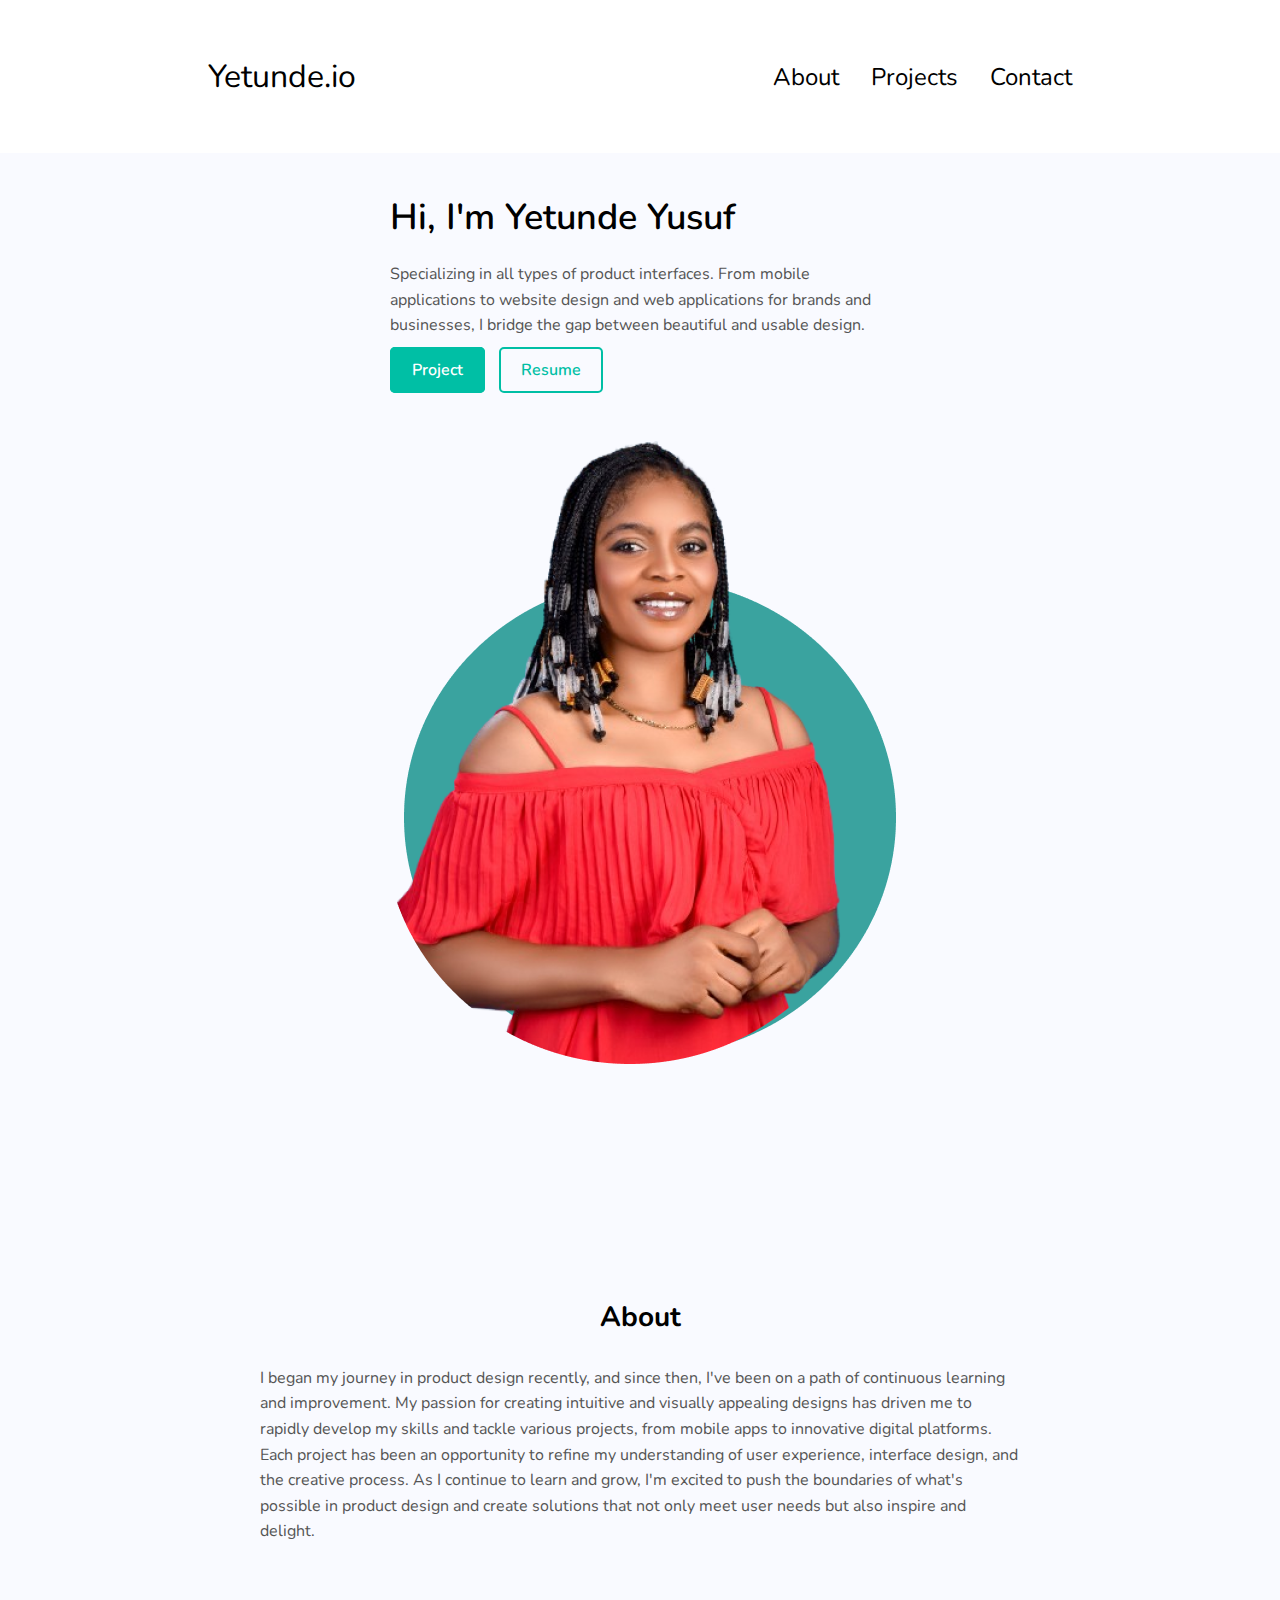
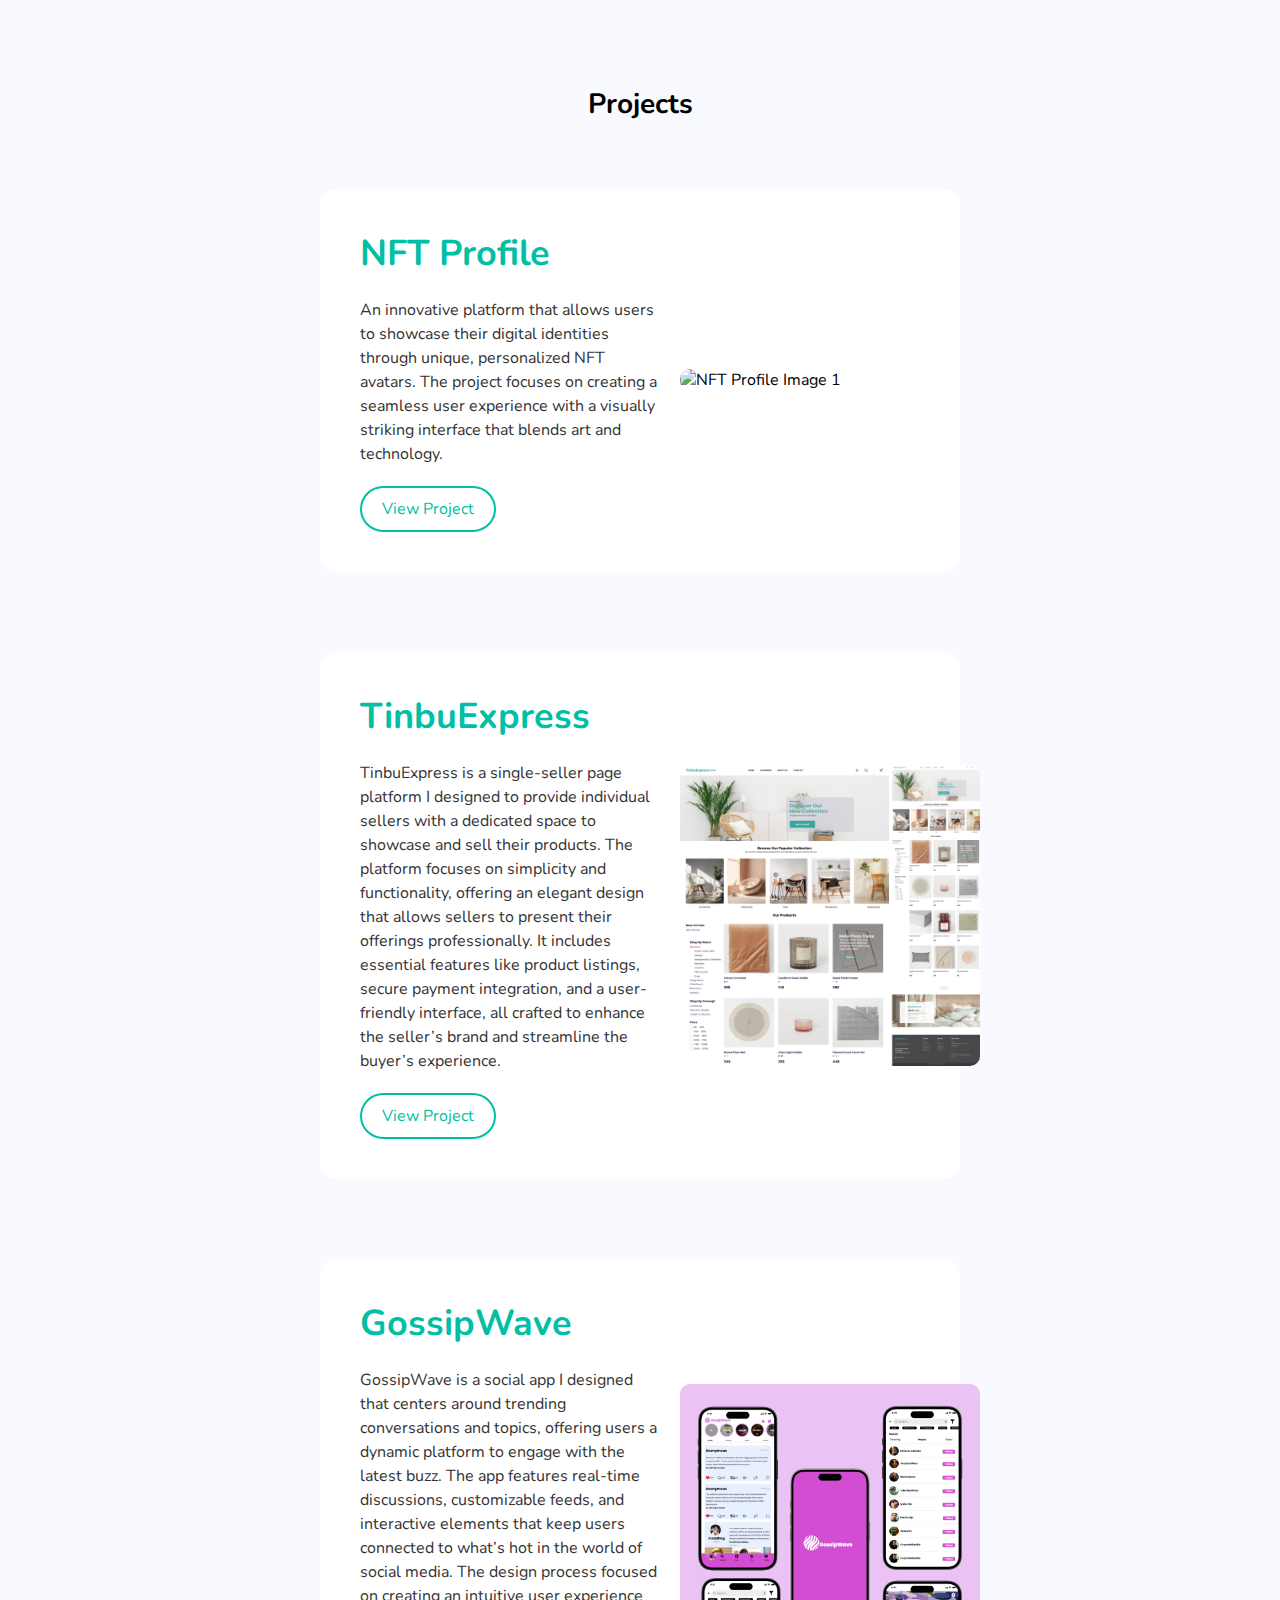
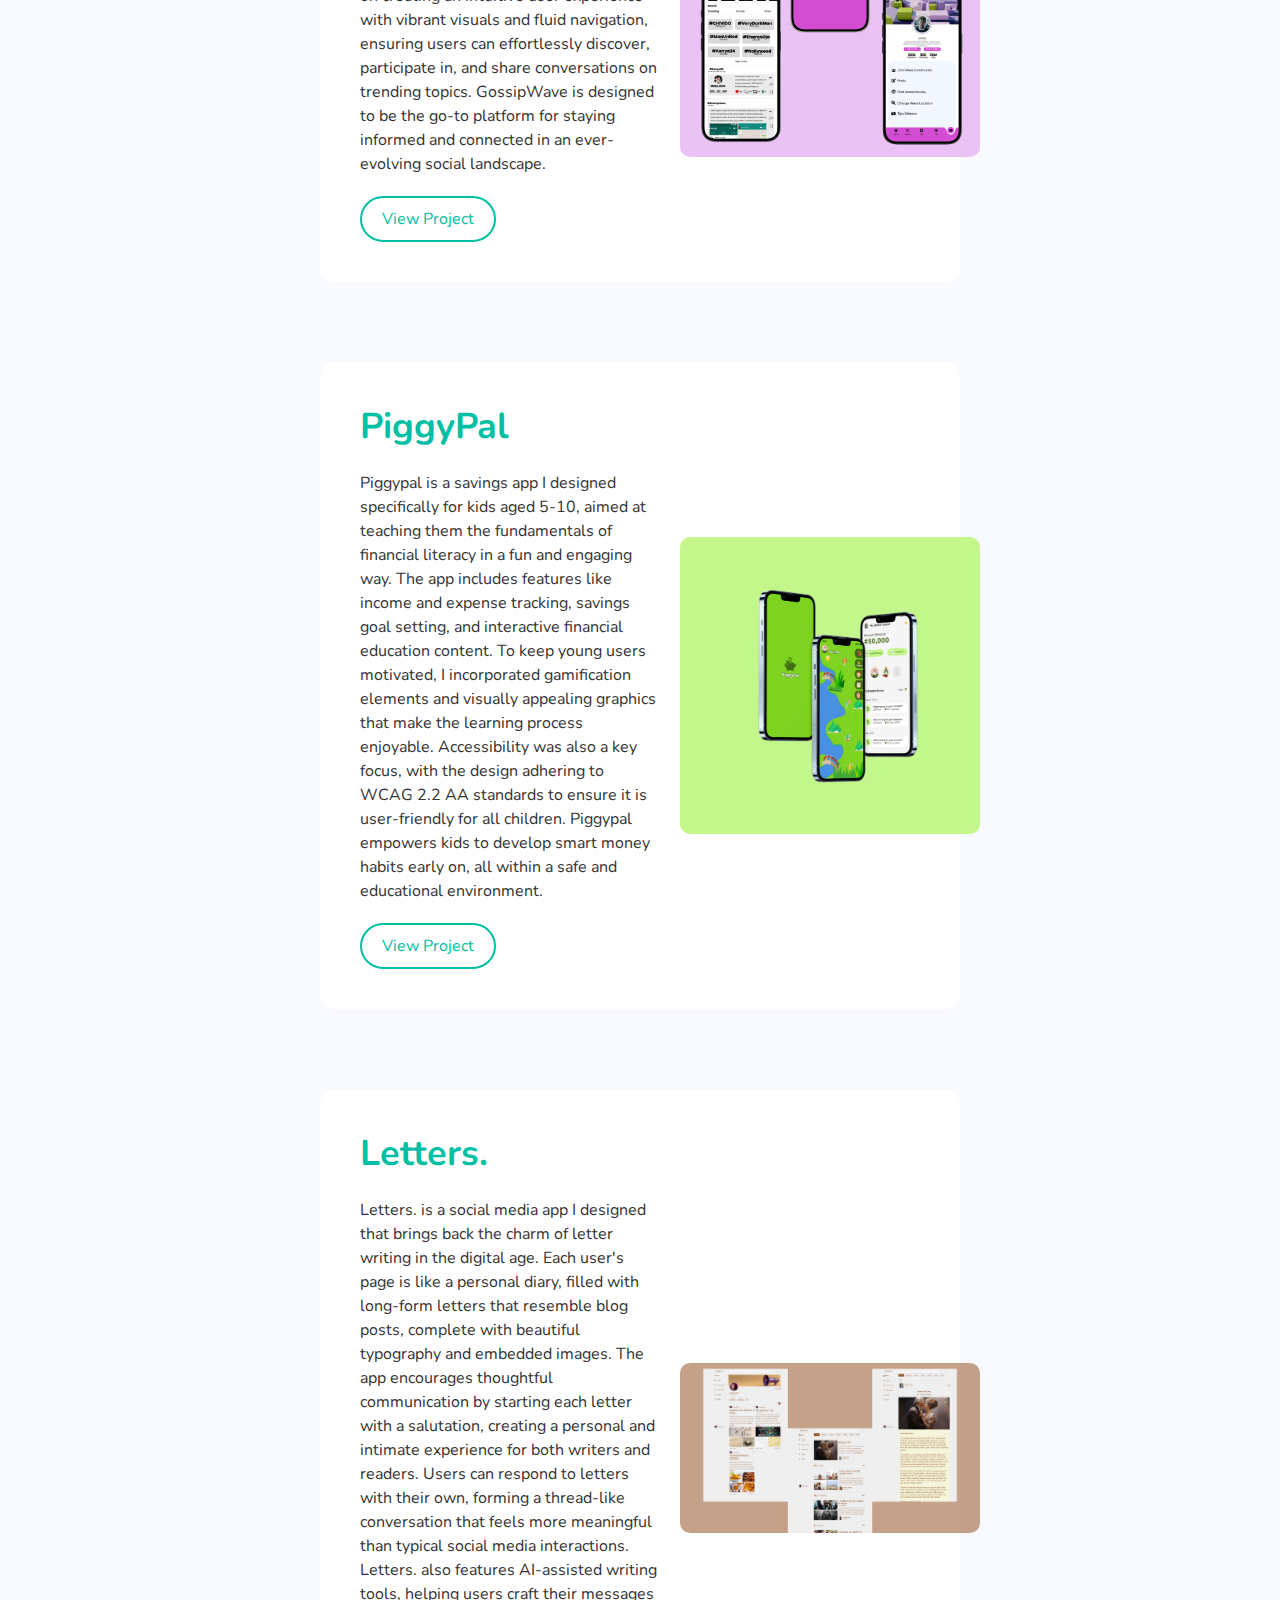
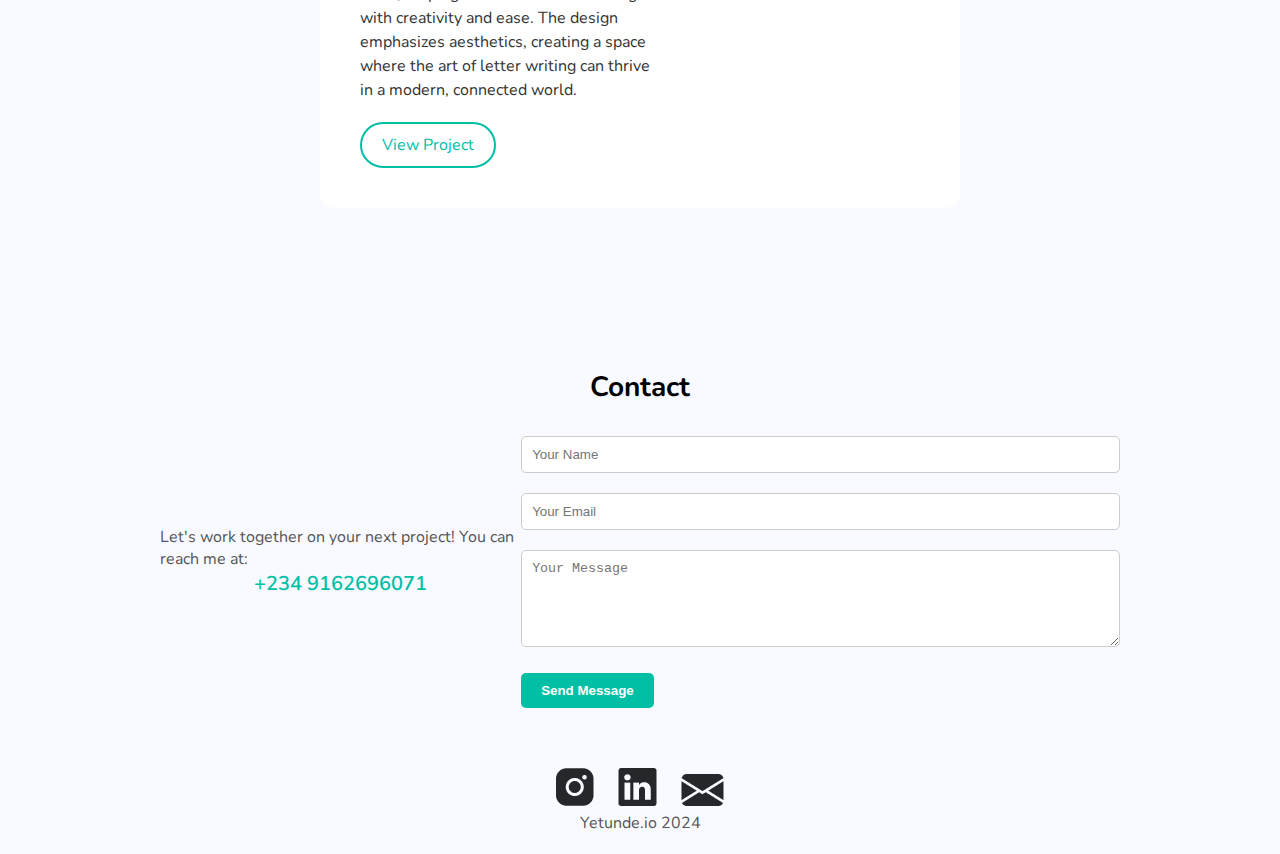
==== index.html @ b20256d7 "Add files via upload" ====
<!DOCTYPE html>
<html lang="en">
  <head>
    <meta charset="UTF-8" />
    <meta http-equiv="X-UA-Compatible" content="IE=edge" />
    <meta name="viewport" content="width=device-width, initial-scale=1.0" />
    <title>My Portfolio</title>
    <link rel="stylesheet" href="style.css" />
    <link rel="stylesheet" href="mediaqueries.css" />
  </head>
  <body>
    <nav id="desktop-nav">
      <div class="logo">Yetunde.io</div>
      <div>
        <ul class="nav-links">
          <li><a href="#about">About</a></li>
          <li><a href="#projects">Projects</a></li>
          <li><a href="#contact">Contact</a></li>
        </ul>
      </div>
    </nav>
    <nav id="hamburger-nav">
      <div class="logo">Yetunde.io</div>
      <div class="hamburger-menu">
        <div class="hamburger-icon" onclick="toggleMenu()">
          <span></span>
          <span></span>
          <span></span>
        </div>
        <div class="menu-links">
          <li><a href="#about" onclick="toggleMenu()">About</a></li>
          <li><a href="#projects" onclick="toggleMenu()">Projects</a></li>
          <li><a href="#contact" onclick="toggleMenu()">Contact</a></li>
        </div>
      </div>
    </nav>
    <section class="hero" id="profiles">
            <div>
                <h2>Hi, I'm Yetunde Yusuf</h2>
                <p>Specializing in all types of product interfaces. From mobile applications to website design and web
                    applications for brands and businesses, I bridge the gap between beautiful and usable design.</p>
                <div class="buttons">
                    <a href="#projects" class="active-btn">Project</a>
                    <a href="https://docs.google.com/document/d/1pNYgaiS5ICRj-_NyO_AdLGZev7dK9z7Y1f54qY3Nam0/edit?usp=sharing" class="non-active">Resume</a>
                </div>
            </div>
            <div>
              <image src="profileimg.png"/>
            </div>
        </section>
    <section id="about" class="about">
            <h3 class="title-sec">About</h3>
            <p>I began my journey in product design recently, and since then, I've been on a path of continuous learning
                and improvement. My passion for creating intuitive and visually appealing designs has driven me to
                rapidly develop my skills and tackle various projects, from mobile apps to innovative digital platforms.
                Each project has been an opportunity to refine my understanding of user experience, interface design, and
                the creative process. As I continue to learn and grow, I'm excited to push the boundaries of what's
                possible in product design and create solutions that not only meet user needs but also inspire and
                delight.</p>
        </section>
     <section id="projects" class="projects">
  <h3 class="title-sec">Projects</h3>
  <section id="portfolio">
    <div class="portfolio-container">
      <div class="portfolio-text">
        <h2>NFT Profile</h2>
        <p>
          An innovative platform that allows users to showcase their digital identities through unique,
          personalized NFT avatars. The project focuses on creating a seamless user experience with a visually
          striking interface that blends art and technology.
        </p>
        <a href="#">View Project</a>
      </div>
      <div class="portfolio-images">
        <img src="Nft.jpg" alt="NFT Profile Image 1">
      </div>
    </div>
    <div class="portfolio-container">
      <div class="portfolio-text">
        <h2>TinbuExpress</h2>
        <p>
          TinbuExpress is a single-seller page platform I designed to provide individual sellers with a dedicated space to showcase and sell their products. The platform focuses on simplicity and functionality, offering an elegant design that allows sellers to present their offerings professionally. It includes essential features like product listings, secure payment integration, and a user-friendly interface, all crafted to enhance the seller’s brand and streamline the buyer’s experience.
        </p>
        <a href="#">View Project</a>
      </div>
      <div class="portfolio-images">
        <img src="tinbu.png" alt="Tinbuexpress">
      </div>
    </div>
    <div class="portfolio-container">
      <div class="portfolio-text">
        <h2>GossipWave</h2>
        <p>
          GossipWave is a social app I designed that centers around trending conversations and topics, offering users a dynamic platform to engage with the latest buzz. The app features real-time discussions, customizable feeds, and interactive elements that keep users connected to what’s hot in the world of social media. The design process focused on creating an intuitive user experience with vibrant visuals and fluid navigation, ensuring users can effortlessly discover, participate in, and share conversations on trending topics. GossipWave is designed to be the go-to platform for staying informed and connected in an ever-evolving social landscape.
        </p>
        <a href="#">View Project</a>
      </div>
      <div class="portfolio-images">
        <img src="hotgist.png" alt="Tinbuexpress">
      </div>
    </div>
    <div class="portfolio-container">
      <div class="portfolio-text">
        <h2>PiggyPal</h2>
        <p>
          Piggypal is a savings app I designed specifically for kids aged 5-10, aimed at teaching them the fundamentals of financial literacy in a fun and engaging way. The app includes features like income and expense tracking, savings goal setting, and interactive financial education content. To keep young users motivated, I incorporated gamification elements and visually appealing graphics that make the learning process enjoyable. Accessibility was also a key focus, with the design adhering to WCAG 2.2 AA standards to ensure it is user-friendly for all children. Piggypal empowers kids to develop smart money habits early on, all within a safe and educational environment.
        </p>
        <a href="#">View Project</a>
      </div>
      <div class="portfolio-images">
        <img src="kids.png" alt="Tinbuexpress">
      </div>
    </div>
    <div class="portfolio-container">
      <div class="portfolio-text">
        <h2>Letters.</h2>
        <p>
          Letters. is a social media app I designed that brings back the charm of letter writing in the digital age. Each user's page is like a personal diary, filled with long-form letters that resemble blog posts, complete with beautiful typography and embedded images. The app encourages thoughtful communication by starting each letter with a salutation, creating a personal and intimate experience for both writers and readers. Users can respond to letters with their own, forming a thread-like conversation that feels more meaningful than typical social media interactions. Letters. also features AI-assisted writing tools, helping users craft their messages with creativity and ease. The design emphasizes aesthetics, creating a space where the art of letter writing can thrive in a modern, connected world.
        </p>
        <a href="#">View Project</a>
      </div>
      <div class="portfolio-images">
        <img src="letters.png" alt="Tinbuexpress">
      </div>
    </div>
  </section>
</section>

    <section id="contact" class="contacts">
      <h3 class="title-sec">Contact</h3>
      <div class="contact-container">
        <div class="contact-info">
        <p>Let's work together on your next project! You can reach me at:</p>
        <a href="#">+234 9162696071</a>
      </div>
      <div class="contact-form">
        <form action="#" method="post">
          <input type="text" name="name" placeholder="Your Name" required />
          <input type="email" name="email" placeholder="Your Email" required />
          <textarea name="message" placeholder="Your Message" rows="5" required></textarea>
          <button type="submit">Send Message</button>
        </form>
      </div>
      </div>
    </section>
    <footer>  
        <a href="https://www.instagram.com/yetundes.io/"><img src="insta.png"></a>
        <a href="https://www.linkedin.com/in/yetunde-yusuf-07bb98197/"><img src="linkedin.png"></a>
        <a href="mailto:yusufyetunde13@gmail.com"><img src="mail.png"></a>
        <p>Yetunde.io 2024</p>
    </footer>
    <script src="script.js"></script>
  </body>
</html>
---- style.css ----
@import url("https://fonts.googleapis.com/css2?family=Nunito:wght@300;400;500;600&display=swap");

* {
  margin: 0;
  padding: 0;
  box-sizing: border-box;
}

body {
  font-family: "Nunito", sans-serif;
  background-color: #F9FAFF;
}

html {
  scroll-behavior: smooth;
}

p {
  color: rgb(85, 85, 85);
}

/* TRANSITION */
a,
.btn {
  transition: all 300ms ease;
}

/* DESKTOP NAV */
.container {
            max-width: 1200px;
            margin: 0 auto;
            padding: 20px;
            margin: 0 100px 0 100px;
        }

        header {
            display: flex;
            justify-content: space-between;
            align-items: center;
            padding: 2 0;
            position: sticky;
            top: 0;
            background-color: #EFEFEF;
            z-index: 1000;
            border-bottom: 2px solid #ccc;
        }

        header h1 {
            font-size: 24px;
            font-weight: 600;
        }
nav,
.nav-links {
  display: flex;
}

nav {
  justify-content: space-around;
  align-items: center;
  height: 17vh;
  position: sticky;
  top: 0;
  background: #ffffff;
  z-index: 1000;
}

.nav-links {
  gap: 2rem;
  list-style: none;
  font-size: 1.5rem;
}

a {
  color: black;
  text-decoration: none;
  text-decoration-color: white;
}

a:hover {
  color: grey;
  text-decoration: underline;
  text-underline-offset: 1rem;
  text-decoration-color: rgb(181, 181, 181);
}

.logo {
  font-size: 2rem;
}

.logo:hover {
  cursor: default;
}

/* HAMBURGER MENU */
#hamburger-nav {
  display: none;
}

.hamburger-menu {
  position: relative;
  display: inline-block;
}

.hamburger-icon {
  display: flex;
  flex-direction: column;
  justify-content: space-between;
  height: 24px;
  width: 30px;
  cursor: pointer;
}

.hamburger-icon span {
  width: 100%;
  height: 2px;
  background-color: black;
  transition: all 0.3s ease-in-out;
}

.menu-links {
  position: absolute;
  top: 100%;
  right: 0;
  background-color: white;
  width: fit-content;
  max-height: 0;
  overflow: hidden;
  transition: all 0.3s ease-in-out;
}

.menu-links a {
  display: block;
  padding: 10px;
  text-align: center;
  font-size: 1.5rem;
  color: black;
  text-decoration: none;
  transition: all 0.3s ease-in-out;
}

.menu-links li {
  list-style: none;
}

.menu-links.open {
  max-height: 300px;
}

.hamburger-icon.open span:first-child {
  transform: rotate(45deg) translate(10px, 5px);
}

.hamburger-icon.open span:nth-child(2) {
  opacity: 0;
}

.hamburger-icon.open span:last-child {
  transform: rotate(-45deg) translate(10px, -5px);
}

/* SECTIONS */
section {
  padding-top: 4vh;
  height:auto;
  margin: 0 10rem;
  box-sizing: border-box;
  min-height: fit-content;
}

.section-container {
  display: flex;
  flex-direction: column; /* Changed to column for better layout */
  gap: 2rem; /* Added gap for spacing */
}
.title-sec {
            
            text-align: center;
            padding-bottom: 10px;
            margin-bottom: 20px;
              width: 100%;
  display: flex;
  align-items: center;
  flex-direction: column;
  font-size: 49px;
        }
.about,
        .projects,
        .contacts {
            padding: 40px 0;
          
        }
/* PROFILE SECTION */
.hero {
            display: flex;
            justify-content: space-around;
            align-items: center;
            padding: 40px 0;
            flex-wrap: wrap;
        }

        .hero h2 {
            font-size: 36px;
            font-weight: 600;
            margin-bottom: 20px;
        }

        .hero p {
            max-width: 500px;
            line-height: 1.6;
        }

        .hero .buttons {
            margin-top: 20px;
        }

        .hero .buttons a {
            text-decoration: none;
            padding: 10px 20px;
            border: 2px solid #00BFA5;
            border-radius: 5px;
            margin-right: 10px;
            font-weight: 600;
        }
.active-btn {
            background-color: #00BFA5;
            color: #ffffff;
        }

        .non-active {
            color: #00BFA5;
        }

/* ICONS */

.icon {
  cursor: pointer;
  height: 2rem;
}

/* ABOUT SECTION */
.about{
  margin-top: 88px;
  padding: 100px;
}

.about p {
            max-width:100%;
            line-height: 1.6;
            margin: 0 auto;
            display: flex;
            align-items: center;
            justify-content: center;

        }

/* PROJECTS SECTION */

/* Projects Section */
.projects {
  
}

.title-sec {
  font-size: 28px;
  margin-bottom: 20px;
}

.portfolio-link {
  text-decoration: none;
  color: #00bfa5;
  font-weight: bold;
  display: block;
  margin-bottom: 30px;
}

.portfolio-container {
  display: flex;
  align-items: center;
  justify-content: space-between;
  width: 100%;
  background-color: #ffffff;
  flex-wrap: nowrap;
  border-radius: 15px;
  padding: 40px;
  margin-bottom: 80px;
}

.portfolio-text {
  flex: 1;
  min-width: 300px;
  max-width: 50%; 
  margin-right: 20px;
}

.portfolio-text h2 {
  color: #00bfa5;
  font-size: 36px;
  margin-bottom: 20px;
}

.portfolio-text p {
  color: #333;
  font-size: 16px;
  line-height: 1.5;
  margin-bottom: 20px;
}

.portfolio-text a {
  display: inline-block;
  color: #00bfa5;
  font-size: 16px;
  border: 2px solid #00bfa5;
  padding: 10px 20px;
  border-radius: 25px;
  text-decoration: none;
}

.portfolio-images {
  flex: 1;
  display: flex;
  justify-content: flex-end; /* Align the image to the end of the container */
  min-width: 300px;
  max-width: 50%; /* Ensure it takes only half of the width */
}

.portfolio-images img {
  width: 100%;
  border-radius: 10px;
}

.portfolio-link {
  display: flex;
  align-items: flex-end;
}

.color-container {
  border-color: rgb(163, 163, 163);
  background: rgb(250, 250, 250);
}

.project-img {
  border-radius: 2rem;
  width: 90%;
  height: 90%;
}

.project-title {
  margin: 1rem;
  color: black;
}

.project-btn {
  color: black;
  border-color: rgb(163, 163, 163);
}

/* CONTACT */
.contact-container {
  display: flex;
  align-items: center;
  justify-content: space-between;
}

.contacts .contact-info {
            display: flex;
            align-items: center;
            justify-content: flex-start;
            flex-direction: column;
            margin-bottom: 20px;
        }

        .contacts .contact-info a {
            color: #00BFA5;
            text-decoration: none;
            font-size: 20px;
            font-weight: 600;
        }

        .contacts .contact-form {
            max-width: 600px;
            margin: 0 auto;
        }

        .contacts .contact-form input,
        .contacts .contact-form textarea {
            width: 100%;
            padding: 10px;
            margin-bottom: 20px;
            border: 1px solid #ccc;
            border-radius: 5px;
        }

        .contacts .contact-form button {
            padding: 10px 20px;
            background-color: #00BFA5;
            color: #fff;
            border: none;
            border-radius: 5px;
            font-weight: 600;
            cursor: pointer;
        }


/* FOOTER SECTION */

footer {
            text-align: center;
            padding: 20px 0;
            color: #828282;
        }

        footer a {
            color: #25282B;
            margin: 0 10px;
            text-decoration: none;
            width: 48px;
            height: 48px;
        }
---- mediaqueries.css ----
@media screen and (max-width: 1400px) {
  #profile {
    height: 83vh;
    margin-bottom: 6rem;
  }
  .about-containers {
    flex-wrap: wrap;
  }
  #contact,
  #projects {
    height: fit-content;
  }
}

@media screen and (max-width: 1200px) {
  #desktop-nav {
    display: none;
  }
  #hamburger-nav {
    display: flex;
  }
  #experience,
  .experience-details-container {
    margin-top: 2rem;
  }
  #profile,
  .section-container {
    display: block;
  }
  .arrow {
    display: none;
  }
  section,
  .section-container {
    height: fit-content;
  }
  section {
    margin: 0 5%;
  }
  .section__pic-container {
    width: 275px;
    height: 275px;
    margin: 0 auto 2rem;
  }
  .about-containers {
    margin-top: 0;
  }
}

@media screen and (max-width: 600px) {
  #contact,
  footer {
    height: 40vh;
  }
  #profile {
    height: 83vh;
    margin-bottom: 0;
  }
  article {
    font-size: 1rem;
  }
  footer nav {
    height: fit-content;
    margin-bottom: 2rem;
  }
  .about-containers,
  .contact-info-upper-container,
  .btn-container {
    flex-wrap: wrap;
  }
  .contact-info-container {
    margin: 0;
  }
  .contact-info-container p,
  .nav-links li a {
    font-size: 1rem;
  }
  .experience-sub-title {
    font-size: 1.25rem;
  }
  .logo {
    font-size: 1.5rem;
  }
  .nav-links {
    flex-direction: column;
    gap: 0.5rem;
    text-align: center;
  }
  .section__pic-container {
    width: auto;
    height: 46vw;
    justify-content: center;
  }
  .section__text__p2 {
    font-size: 1.25rem;
  }
  .title {
    font-size: 2rem;
  }
  .text-container {
    text-align: justify;
  }
}
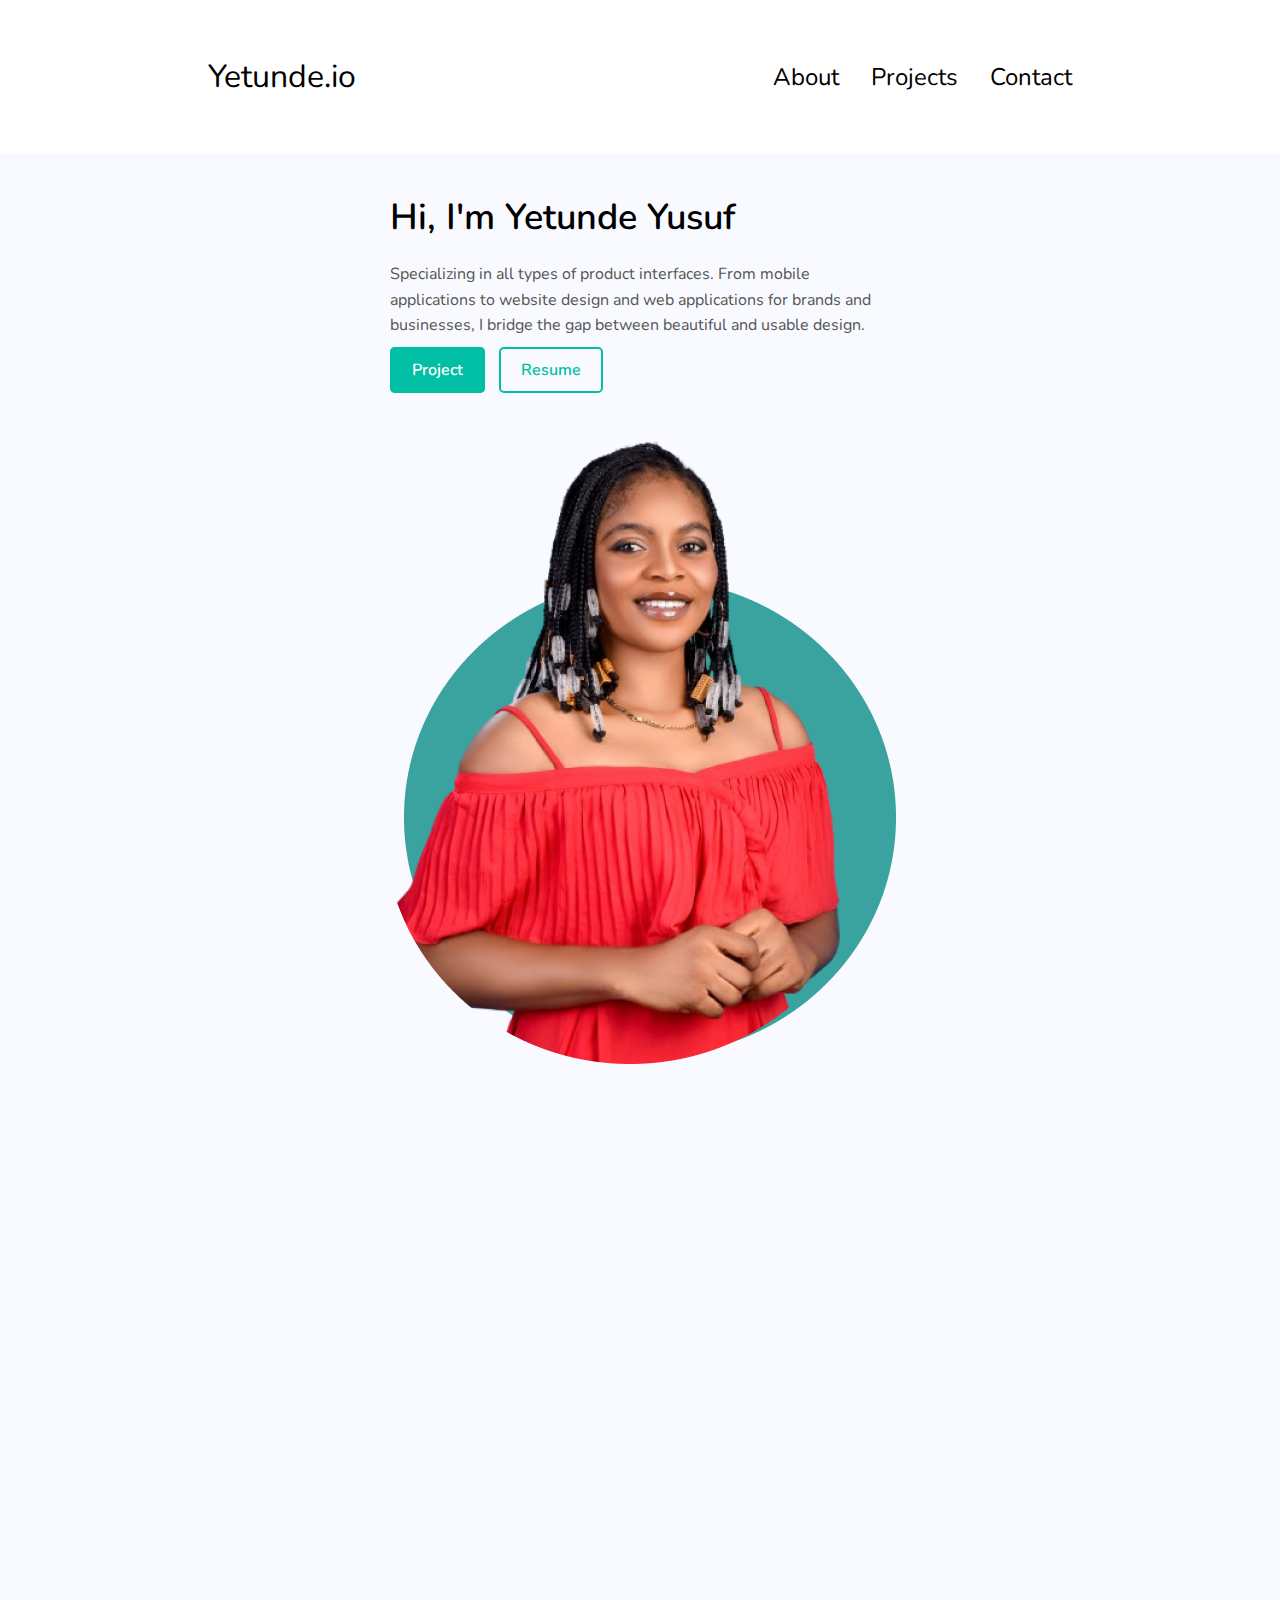
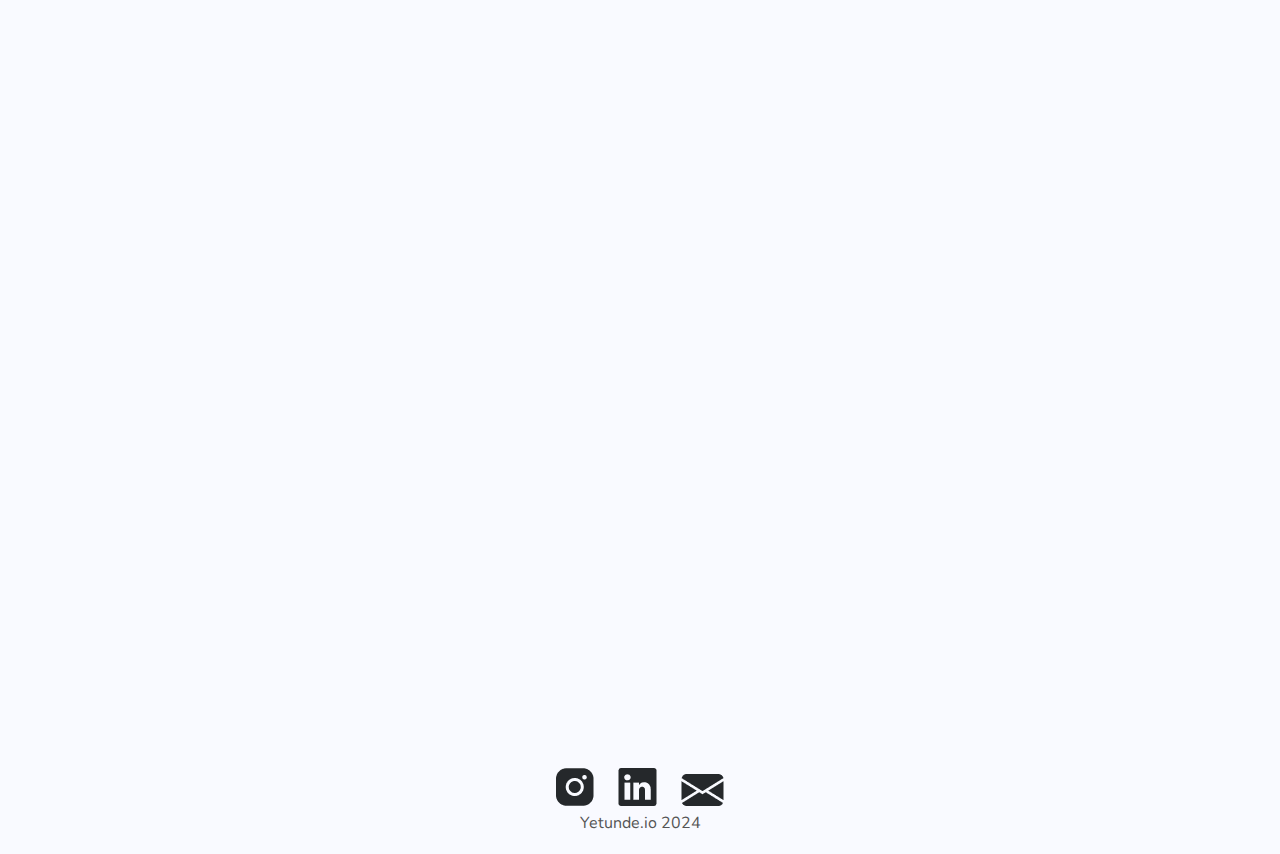
==== commit 2e60c379: "merge update for animation" ====
--- a/index.html
+++ b/index.html
@@ -7,6 +7,7 @@
     <title>My Portfolio</title>
     <link rel="stylesheet" href="style.css" />
     <link rel="stylesheet" href="mediaqueries.css" />
+    <link href="https://cdn.jsdelivr.net/npm/aos@2.3.4/dist/aos.css" rel="stylesheet">
   </head>
   <body>
     <nav id="desktop-nav">
@@ -45,10 +46,10 @@
                 </div>
             </div>
             <div>
-              <image src="profileimg.png"/>
+              <img src="profileimg.png"/>
             </div>
         </section>
-    <section id="about" class="about">
+    <section id="about" class="about" data-aos="fade-up">
             <h3 class="title-sec">About</h3>
             <p>I began my journey in product design recently, and since then, I've been on a path of continuous learning
                 and improvement. My passion for creating intuitive and visually appealing designs has driven me to
@@ -61,7 +62,7 @@
      <section id="projects" class="projects">
   <h3 class="title-sec">Projects</h3>
   <section id="portfolio">
-    <div class="portfolio-container">
+    <div class="portfolio-container" data-aos="fade-up">
       <div class="portfolio-text">
         <h2>NFT Profile</h2>
         <p>
@@ -75,7 +76,7 @@
         <img src="Nft.jpg" alt="NFT Profile Image 1">
       </div>
     </div>
-    <div class="portfolio-container">
+    <div class="portfolio-container" data-aos="fade-up">
       <div class="portfolio-text">
         <h2>TinbuExpress</h2>
         <p>
@@ -87,7 +88,7 @@
         <img src="tinbu.png" alt="Tinbuexpress">
       </div>
     </div>
-    <div class="portfolio-container">
+    <div class="portfolio-container" data-aos="fade-up">
       <div class="portfolio-text">
         <h2>GossipWave</h2>
         <p>
@@ -99,7 +100,7 @@
         <img src="hotgist.png" alt="Tinbuexpress">
       </div>
     </div>
-    <div class="portfolio-container">
+    <div class="portfolio-container" data-aos="fade-up">
       <div class="portfolio-text">
         <h2>PiggyPal</h2>
         <p>
@@ -111,7 +112,7 @@
         <img src="kids.png" alt="Tinbuexpress">
       </div>
     </div>
-    <div class="portfolio-container">
+    <div class="portfolio-container" data-aos="fade-up">
       <div class="portfolio-text">
         <h2>Letters.</h2>
         <p>
@@ -126,7 +127,7 @@
   </section>
 </section>
 
-    <section id="contact" class="contacts">
+    <section id="contact" class="contacts" data-aos="fade-up">
       <h3 class="title-sec">Contact</h3>
       <div class="contact-container">
         <div class="contact-info">
@@ -150,5 +151,12 @@
         <p>Yetunde.io 2024</p>
     </footer>
     <script src="script.js"></script>
+    <script src="https://cdn.jsdelivr.net/npm/aos@2.3.4/dist/aos.js"></script>
+<script>
+  AOS.init({
+    duration: 1000, 
+    once: true, 
+  });
+</script>
   </body>
 </html>--- a/style.css
+++ b/style.css
@@ -318,14 +318,19 @@
 .portfolio-images {
   flex: 1;
   display: flex;
-  justify-content: flex-end; /* Align the image to the end of the container */
+  justify-content: flex-end;
   min-width: 300px;
-  max-width: 50%; /* Ensure it takes only half of the width */
+  max-width: 50%; 
 }
 
 .portfolio-images img {
   width: 100%;
   border-radius: 10px;
+  transition: transform 0.3s ease;
+}
+
+.portfolio-image:hover {
+  transform: rotate(5deg) scale(1.05); 
 }
 
 .portfolio-link {
--- a/mediaqueries.css
+++ b/mediaqueries.css
@@ -19,10 +19,6 @@
   #hamburger-nav {
     display: flex;
   }
-  #experience,
-  .experience-details-container {
-    margin-top: 2rem;
-  }
   #profile,
   .section-container {
     display: block;
@@ -36,11 +32,6 @@
   }
   section {
     margin: 0 5%;
-  }
-  .section__pic-container {
-    width: 275px;
-    height: 275px;
-    margin: 0 auto 2rem;
   }
   .about-containers {
     margin-top: 0;
@@ -75,9 +66,6 @@
   .nav-links li a {
     font-size: 1rem;
   }
-  .experience-sub-title {
-    font-size: 1.25rem;
-  }
   .logo {
     font-size: 1.5rem;
   }
@@ -86,18 +74,27 @@
     gap: 0.5rem;
     text-align: center;
   }
-  .section__pic-container {
-    width: auto;
-    height: 46vw;
-    justify-content: center;
-  }
-  .section__text__p2 {
-    font-size: 1.25rem;
-  }
   .title {
     font-size: 2rem;
   }
   .text-container {
     text-align: justify;
   }
+  .portfolio-container {
+  display: flex;
+  flex-direction: column; 
+  gap: 2rem; 
+  margin-bottom: 20px;
+}
+
+.projects {
+  display: flex;
+  flex-direction: column;
+  gap: 2rem; 
+}
+.contact-container {
+    flex-direction: column;
+    justify-content: space-between;
+    margin-bottom: 80px;
+  }
 }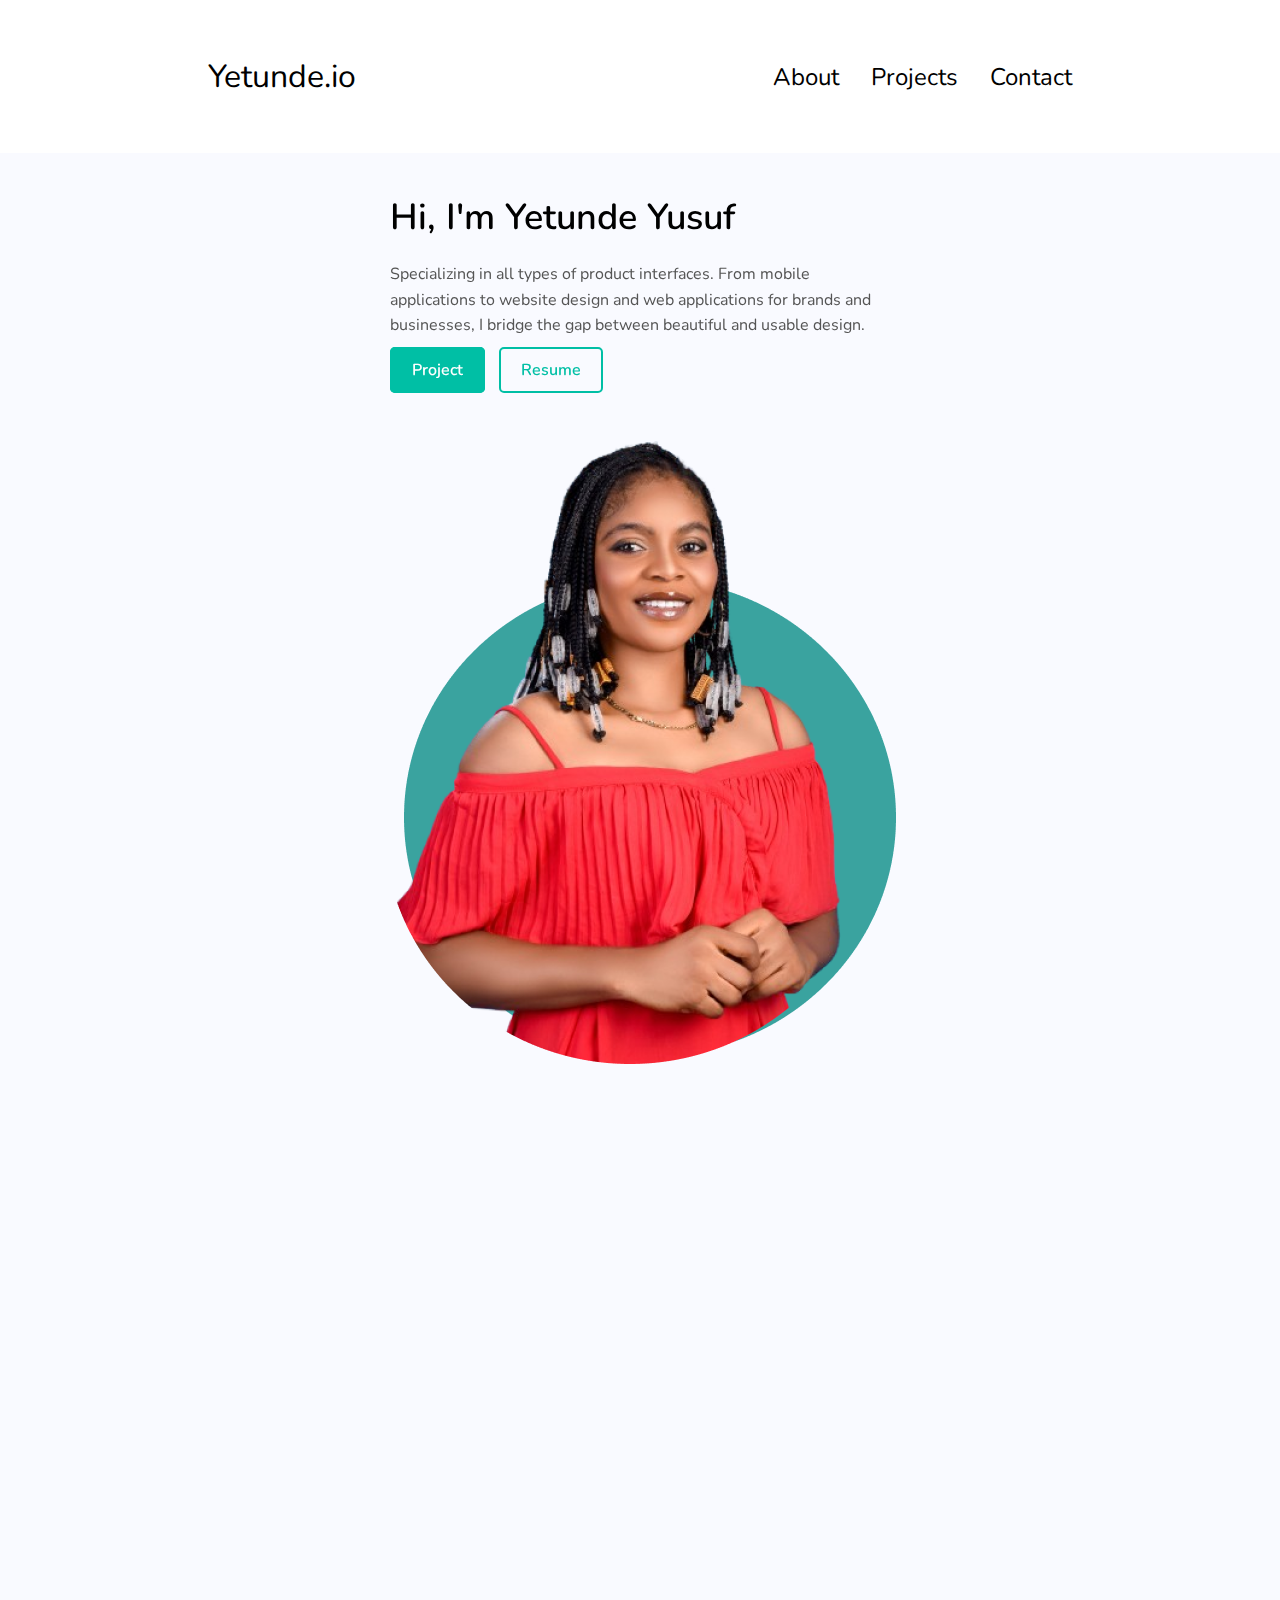
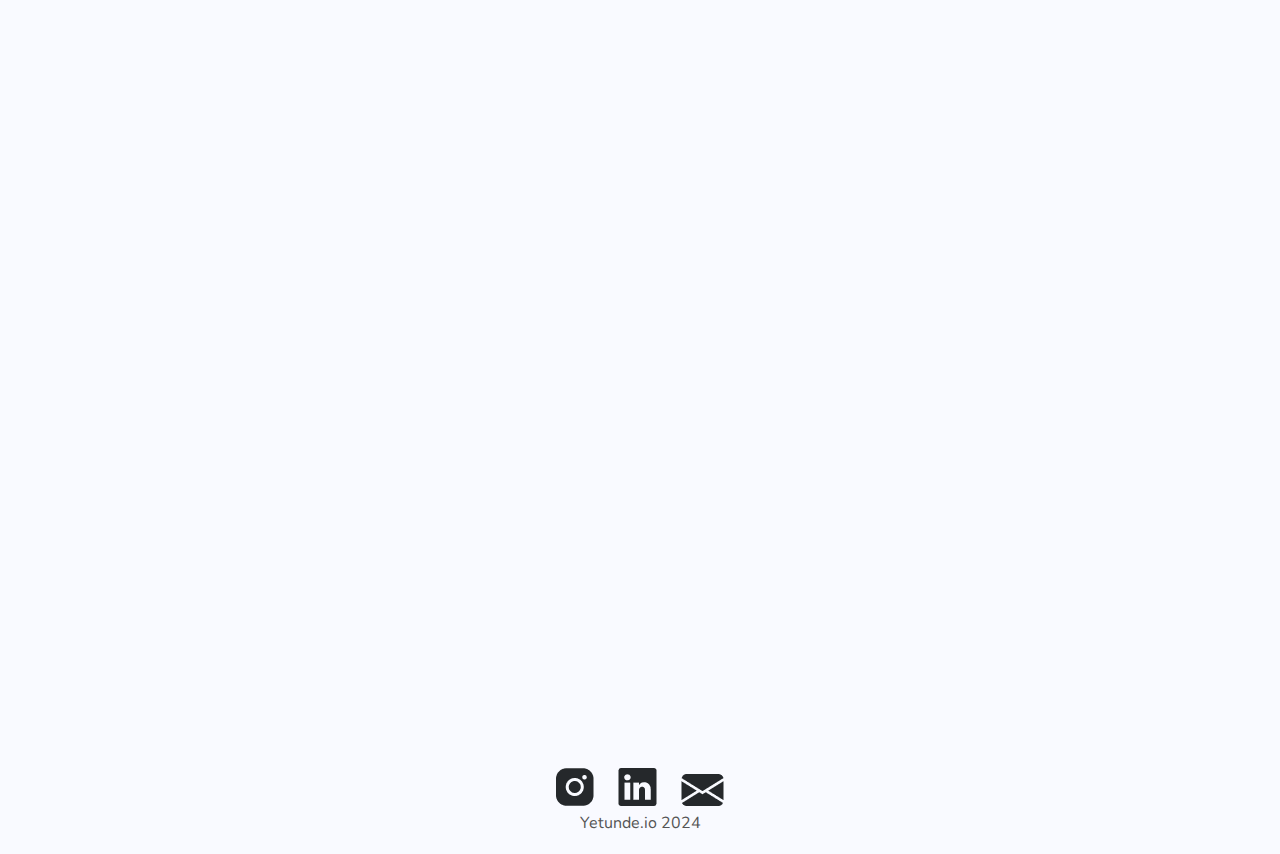
==== commit 451992f5: "Add files via upload" ====
--- a/index.html
+++ b/index.html
@@ -35,7 +35,7 @@
         </div>
       </div>
     </nav>
-    <section class="hero" id="profiles">
+    <section class="hero" id="profiles" data-aos="fade-up">
             <div>
                 <h2>Hi, I'm Yetunde Yusuf</h2>
                 <p>Specializing in all types of product interfaces. From mobile applications to website design and web
@@ -82,7 +82,7 @@
         <p>
           TinbuExpress is a single-seller page platform I designed to provide individual sellers with a dedicated space to showcase and sell their products. The platform focuses on simplicity and functionality, offering an elegant design that allows sellers to present their offerings professionally. It includes essential features like product listings, secure payment integration, and a user-friendly interface, all crafted to enhance the seller’s brand and streamline the buyer’s experience.
         </p>
-        <a href="#">View Project</a>
+        <a href="https://www.figma.com/design/Xg1QDcr0JDJuRrtsu2QaCt/Stage-2?node-id=614-679&t=IQDJpg82e7ZixgOz-1">View Project</a>
       </div>
       <div class="portfolio-images">
         <img src="tinbu.png" alt="Tinbuexpress">
@@ -94,7 +94,7 @@
         <p>
           GossipWave is a social app I designed that centers around trending conversations and topics, offering users a dynamic platform to engage with the latest buzz. The app features real-time discussions, customizable feeds, and interactive elements that keep users connected to what’s hot in the world of social media. The design process focused on creating an intuitive user experience with vibrant visuals and fluid navigation, ensuring users can effortlessly discover, participate in, and share conversations on trending topics. GossipWave is designed to be the go-to platform for staying informed and connected in an ever-evolving social landscape.
         </p>
-        <a href="#">View Project</a>
+        <a href="https://www.figma.com/design/ag0fx8rug0qguaPab7TtO4/Stage-One?node-id=140-406&t=QuJnncAM1wI6UBBB-1">View Project</a>
       </div>
       <div class="portfolio-images">
         <img src="hotgist.png" alt="Tinbuexpress">
@@ -106,7 +106,7 @@
         <p>
           Piggypal is a savings app I designed specifically for kids aged 5-10, aimed at teaching them the fundamentals of financial literacy in a fun and engaging way. The app includes features like income and expense tracking, savings goal setting, and interactive financial education content. To keep young users motivated, I incorporated gamification elements and visually appealing graphics that make the learning process enjoyable. Accessibility was also a key focus, with the design adhering to WCAG 2.2 AA standards to ensure it is user-friendly for all children. Piggypal empowers kids to develop smart money habits early on, all within a safe and educational environment.
         </p>
-        <a href="#">View Project</a>
+        <a href="https://www.figma.com/design/lb8J8d0l7BZtWgw8U60H1P/HNG-6-(Saving-app-for-kids)?node-id=57-297&t=Y77JtPys1fjJJ5WG-1">View Project</a>
       </div>
       <div class="portfolio-images">
         <img src="kids.png" alt="Tinbuexpress">
@@ -118,7 +118,7 @@
         <p>
           Letters. is a social media app I designed that brings back the charm of letter writing in the digital age. Each user's page is like a personal diary, filled with long-form letters that resemble blog posts, complete with beautiful typography and embedded images. The app encourages thoughtful communication by starting each letter with a salutation, creating a personal and intimate experience for both writers and readers. Users can respond to letters with their own, forming a thread-like conversation that feels more meaningful than typical social media interactions. Letters. also features AI-assisted writing tools, helping users craft their messages with creativity and ease. The design emphasizes aesthetics, creating a space where the art of letter writing can thrive in a modern, connected world.
         </p>
-        <a href="#">View Project</a>
+        <a href="https://www.figma.com/design/oSzvxFZLpMgwPlkLKR9eZ0/Stage-8-(Letter-social-media-app)?node-id=158-3483&t=ZwOwuaTAJbKk9CP4-1">View Project</a>
       </div>
       <div class="portfolio-images">
         <img src="letters.png" alt="Tinbuexpress">
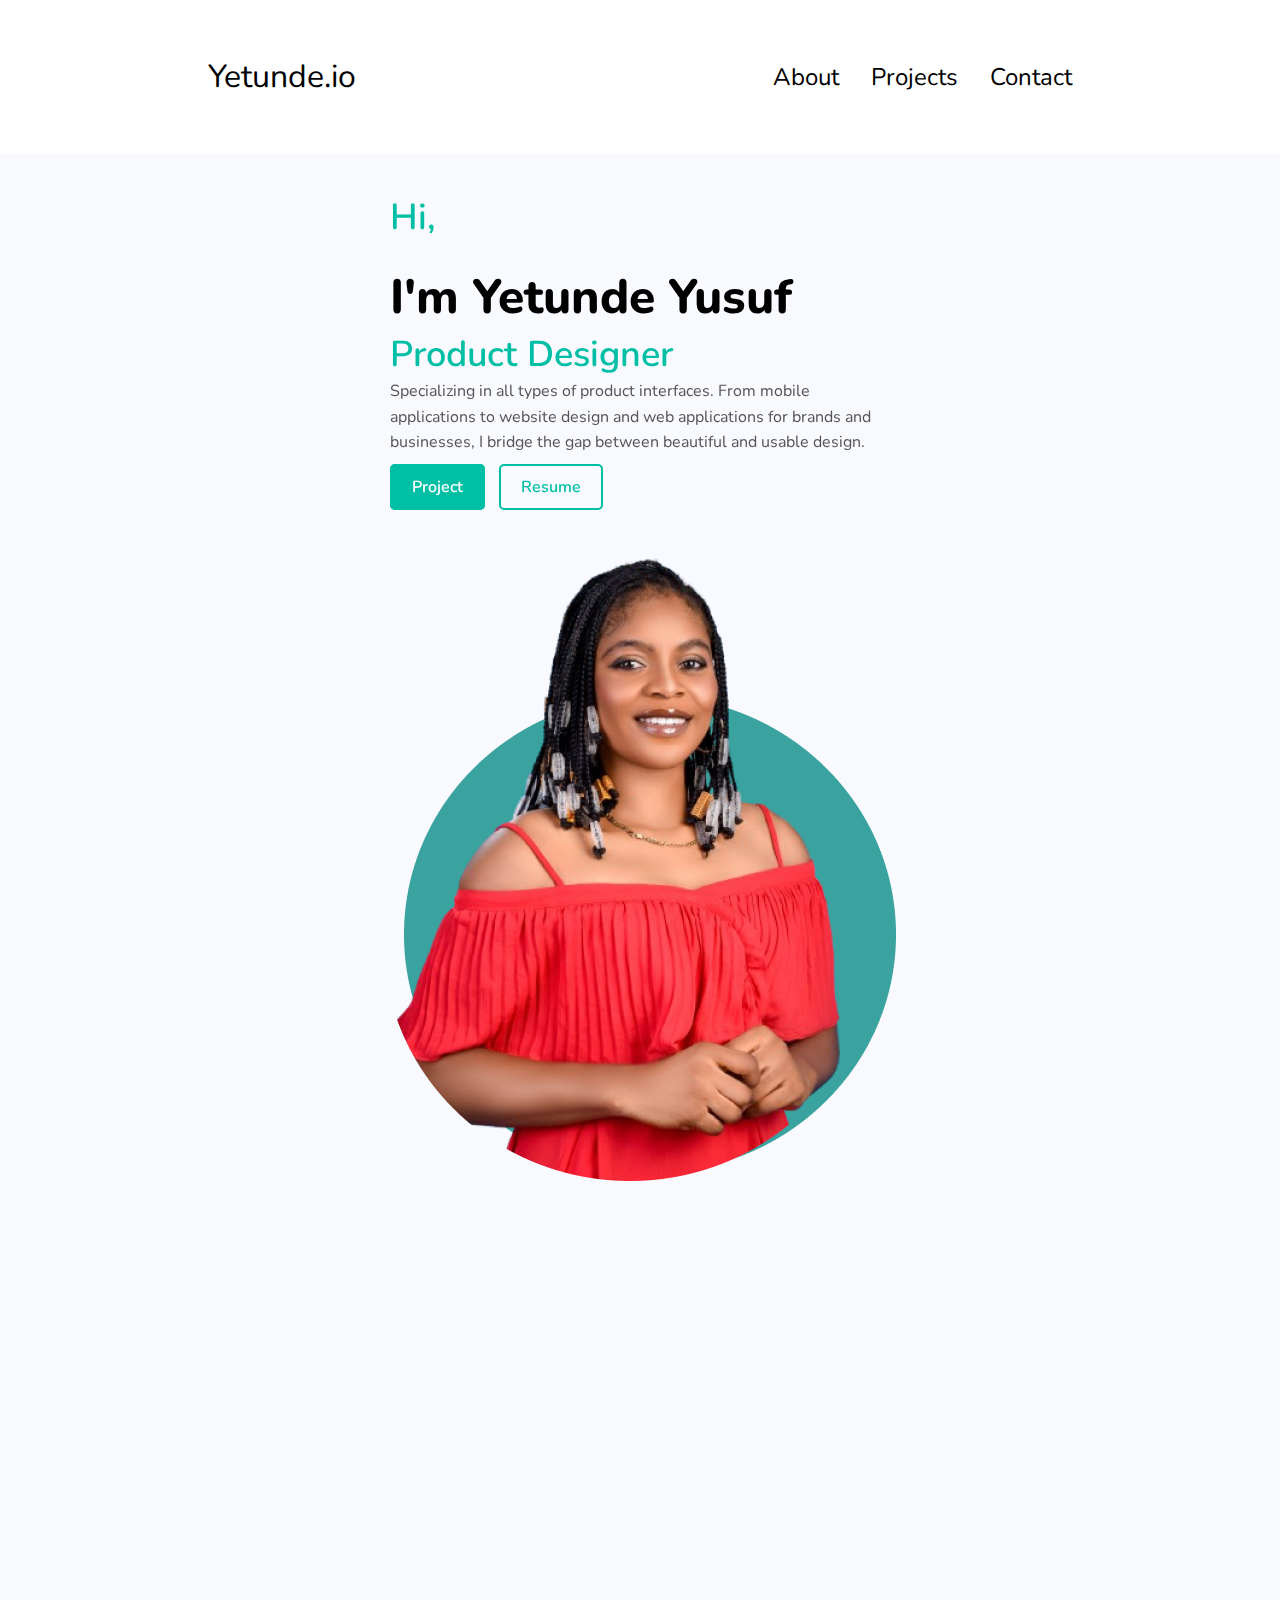
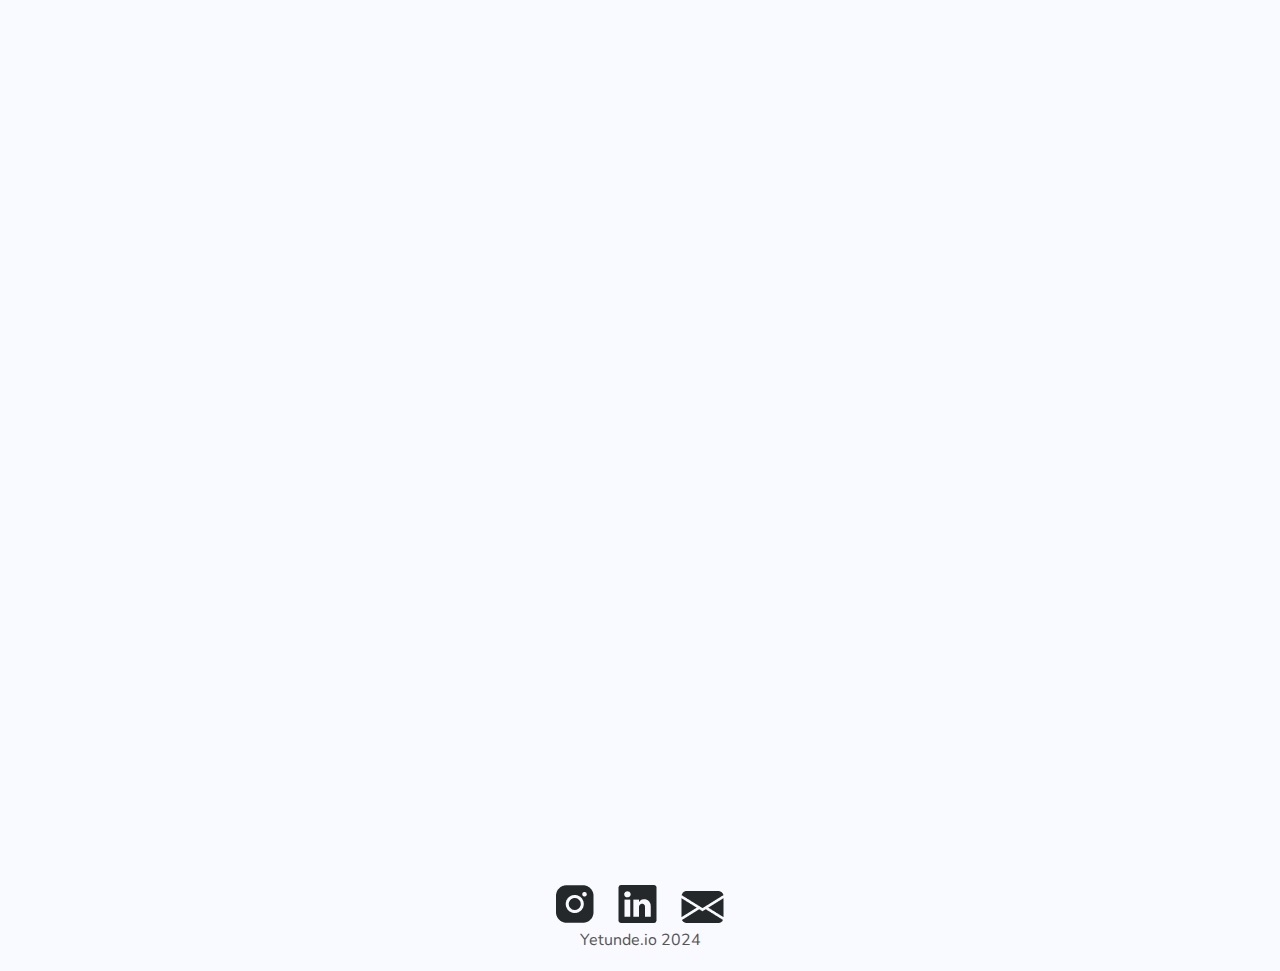
==== commit e3601be1: "correction" ====
--- a/index.html
+++ b/index.html
@@ -37,7 +37,8 @@
     </nav>
     <section class="hero" id="profiles" data-aos="fade-up">
             <div>
-                <h2>Hi, I'm Yetunde Yusuf</h2>
+              <h2><span class="text-color">Hi,</span></h2>
+                <br/><h1>I'm Yetunde Yusuf <br/><h2><span class="text-color" id="role">Product Designer</span></h2> </h1>
                 <p>Specializing in all types of product interfaces. From mobile applications to website design and web
                     applications for brands and businesses, I bridge the gap between beautiful and usable design.</p>
                 <div class="buttons">
@@ -82,7 +83,7 @@
         <p>
           TinbuExpress is a single-seller page platform I designed to provide individual sellers with a dedicated space to showcase and sell their products. The platform focuses on simplicity and functionality, offering an elegant design that allows sellers to present their offerings professionally. It includes essential features like product listings, secure payment integration, and a user-friendly interface, all crafted to enhance the seller’s brand and streamline the buyer’s experience.
         </p>
-        <a href="https://www.figma.com/design/Xg1QDcr0JDJuRrtsu2QaCt/Stage-2?node-id=614-679&t=IQDJpg82e7ZixgOz-1">View Project</a>
+        <a href="tinbu.html">View Project</a>
       </div>
       <div class="portfolio-images">
         <img src="tinbu.png" alt="Tinbuexpress">
@@ -94,7 +95,7 @@
         <p>
           GossipWave is a social app I designed that centers around trending conversations and topics, offering users a dynamic platform to engage with the latest buzz. The app features real-time discussions, customizable feeds, and interactive elements that keep users connected to what’s hot in the world of social media. The design process focused on creating an intuitive user experience with vibrant visuals and fluid navigation, ensuring users can effortlessly discover, participate in, and share conversations on trending topics. GossipWave is designed to be the go-to platform for staying informed and connected in an ever-evolving social landscape.
         </p>
-        <a href="https://www.figma.com/design/ag0fx8rug0qguaPab7TtO4/Stage-One?node-id=140-406&t=QuJnncAM1wI6UBBB-1">View Project</a>
+        <a href="hotgit.html">View Project</a>
       </div>
       <div class="portfolio-images">
         <img src="hotgist.png" alt="Tinbuexpress">
@@ -106,7 +107,7 @@
         <p>
           Piggypal is a savings app I designed specifically for kids aged 5-10, aimed at teaching them the fundamentals of financial literacy in a fun and engaging way. The app includes features like income and expense tracking, savings goal setting, and interactive financial education content. To keep young users motivated, I incorporated gamification elements and visually appealing graphics that make the learning process enjoyable. Accessibility was also a key focus, with the design adhering to WCAG 2.2 AA standards to ensure it is user-friendly for all children. Piggypal empowers kids to develop smart money habits early on, all within a safe and educational environment.
         </p>
-        <a href="https://www.figma.com/design/lb8J8d0l7BZtWgw8U60H1P/HNG-6-(Saving-app-for-kids)?node-id=57-297&t=Y77JtPys1fjJJ5WG-1">View Project</a>
+        <a href="kids.html">View Project</a>
       </div>
       <div class="portfolio-images">
         <img src="kids.png" alt="Tinbuexpress">
@@ -118,7 +119,7 @@
         <p>
           Letters. is a social media app I designed that brings back the charm of letter writing in the digital age. Each user's page is like a personal diary, filled with long-form letters that resemble blog posts, complete with beautiful typography and embedded images. The app encourages thoughtful communication by starting each letter with a salutation, creating a personal and intimate experience for both writers and readers. Users can respond to letters with their own, forming a thread-like conversation that feels more meaningful than typical social media interactions. Letters. also features AI-assisted writing tools, helping users craft their messages with creativity and ease. The design emphasizes aesthetics, creating a space where the art of letter writing can thrive in a modern, connected world.
         </p>
-        <a href="https://www.figma.com/design/oSzvxFZLpMgwPlkLKR9eZ0/Stage-8-(Letter-social-media-app)?node-id=158-3483&t=ZwOwuaTAJbKk9CP4-1">View Project</a>
+        <a href="letters.html">View Project</a>
       </div>
       <div class="portfolio-images">
         <img src="letters.png" alt="Tinbuexpress">
--- a/style.css
+++ b/style.css
@@ -201,7 +201,14 @@
         .hero h2 {
             font-size: 36px;
             font-weight: 600;
-            margin-bottom: 20px;
+        }
+        .hero h1{
+          font-size: 48px;
+          font-weight: 800;
+
+        }
+        #role {
+          margin-bottom: 20px;
         }
 
         .hero p {
@@ -220,6 +227,9 @@
             border-radius: 5px;
             margin-right: 10px;
             font-weight: 600;
+        }
+        .text-color {
+          color: #00bfa5;
         }
 .active-btn {
             background-color: #00BFA5;
@@ -379,6 +389,7 @@
             text-decoration: none;
             font-size: 20px;
             font-weight: 600;
+            width: 400px;
         }
 
         .contacts .contact-form {
@@ -421,3 +432,91 @@
             width: 48px;
             height: 48px;
         }
+
+.project-logo {
+  font-size: 2rem;
+  display: flex;
+  align-items: flex-start;
+  justify-content: flex-start;
+}
+
+.project-logo:hover {
+  cursor: default;
+}
+.go-back{
+  color: #00bfa5;
+  padding-left: 100px;
+}
+
+.project-display {
+    max-width: 1200px;
+    margin: 0 auto;
+    padding: 20px;
+    background-color: #ffffff;
+    border-radius: 8px;
+    box-shadow: 0 2px 8px rgba(0, 0, 0, 0.1);
+}
+
+.project-header {
+    text-align: center;
+    margin-bottom: 20px;
+}
+
+.project-title {
+    font-size: 2.5rem;
+    color: #333;
+}
+
+.project-description {
+    font-size: 1.2rem;
+    color: #555;
+}
+
+.project-content {
+    display: flex;
+    flex-direction: column;
+    gap: 20px;
+}
+
+.project-image img {
+    width: 100%;
+    border-radius: 8px;
+    box-shadow: 0 2px 8px rgba(0, 0, 0, 0.1);
+}
+
+.project-details {
+    font-size: 1rem;
+    color: #333;
+    background-color: #ffffff;
+    padding: 20px;
+    border-radius: 8px;
+    box-shadow: 0 2px 8px rgba(0, 0, 0, 0.1);
+}
+
+.project-details h2 {
+    font-size: 1.8rem;
+    margin-bottom: 10px;
+}
+
+.project-details h3 {
+    font-size: 1.5rem;
+    margin-top: 20px;
+    color: #00BFA5;
+}
+
+.project-details p,
+.project-details ul,
+.project-details ol {
+    margin-bottom: 20px;
+    line-height: 1.6;
+}
+
+.project-details ul {
+    list-style-type: disc;
+    padding-left: 20px;
+}
+
+.project-details ol {
+    list-style-type: decimal;
+    padding-left: 20px;
+}
